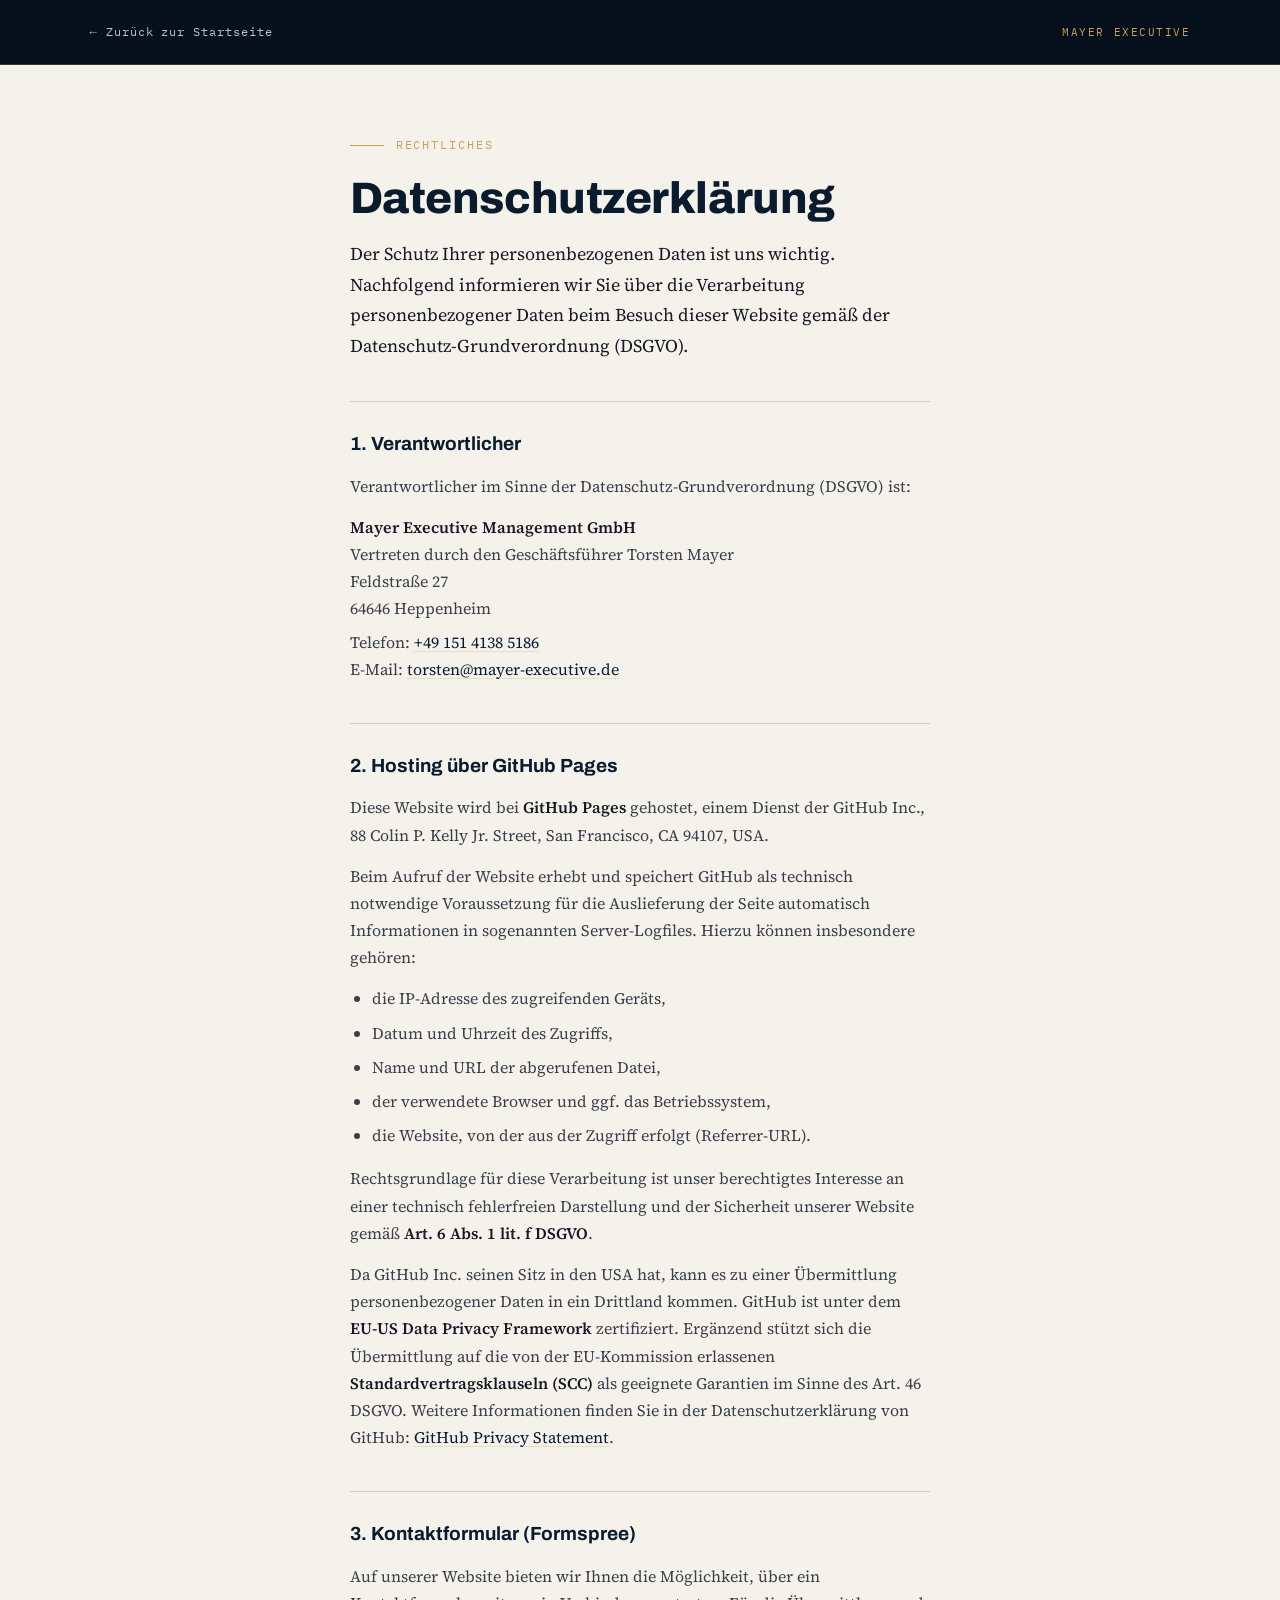
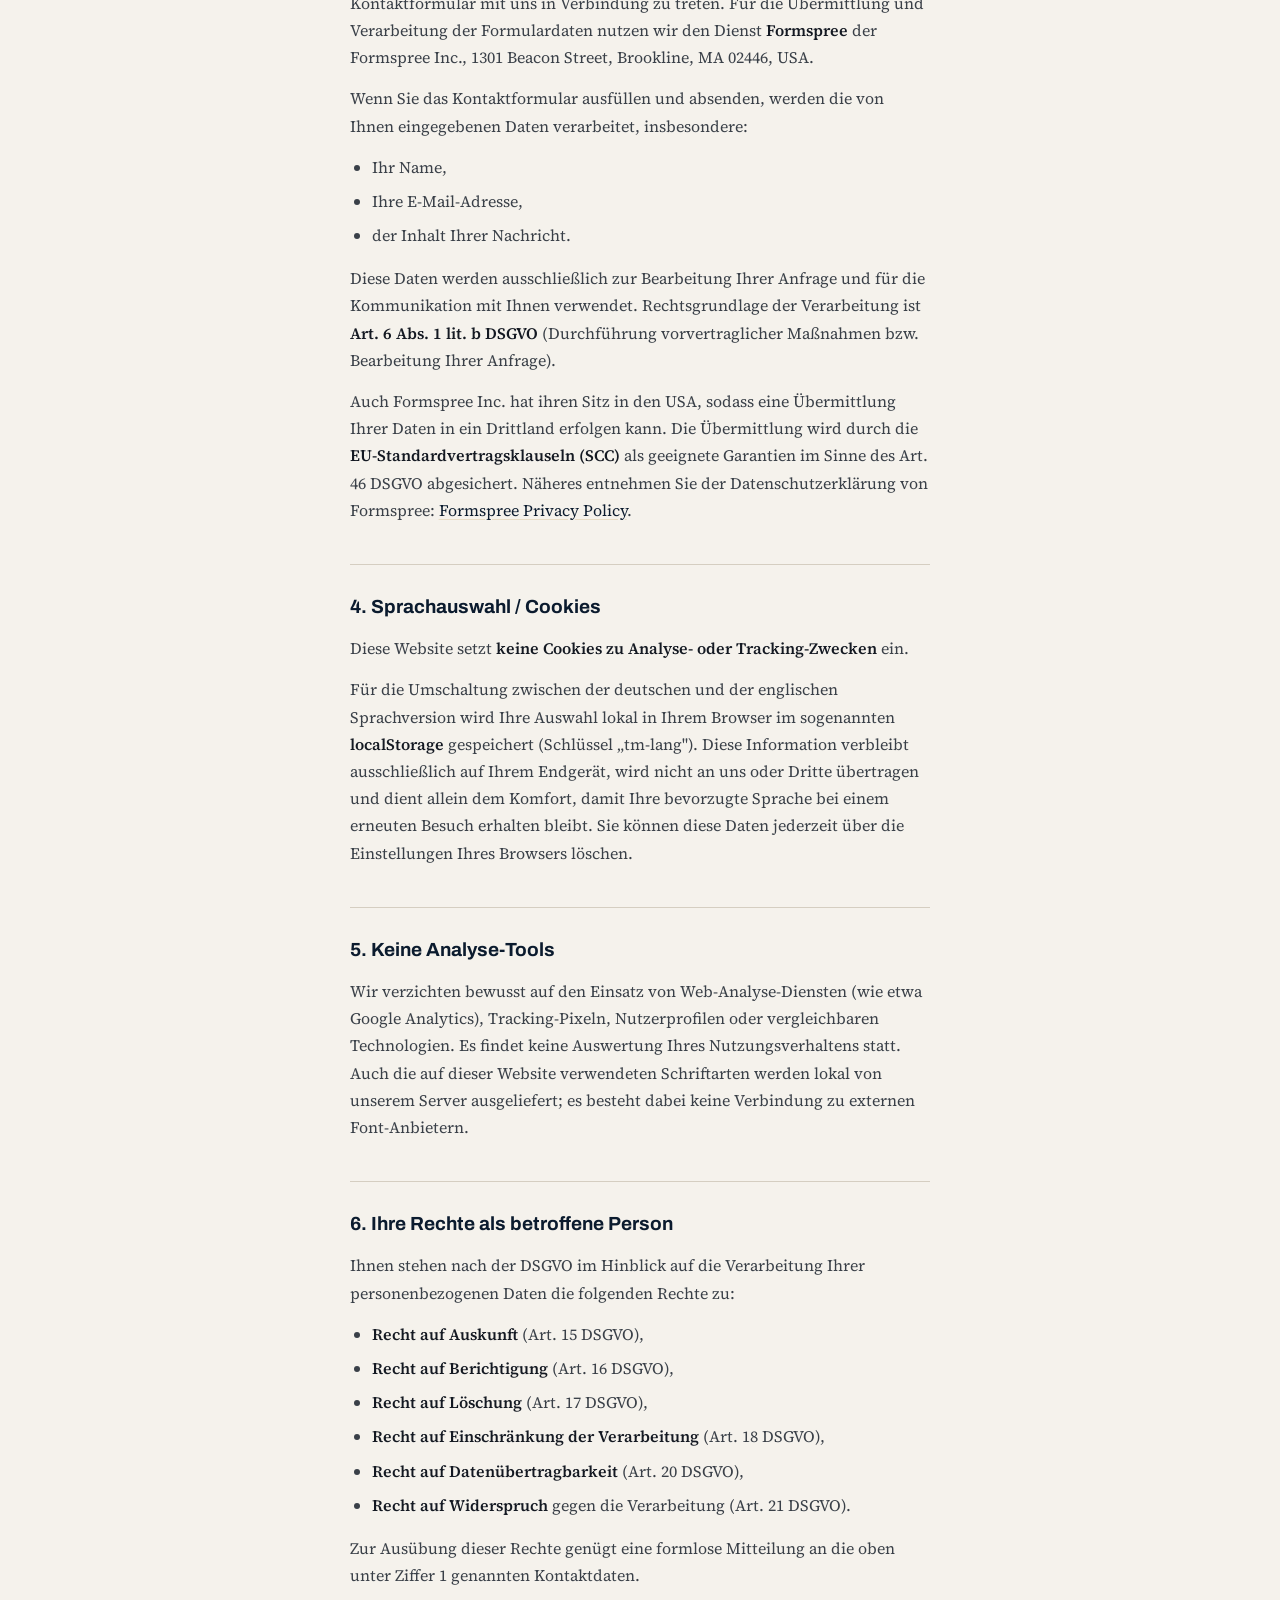
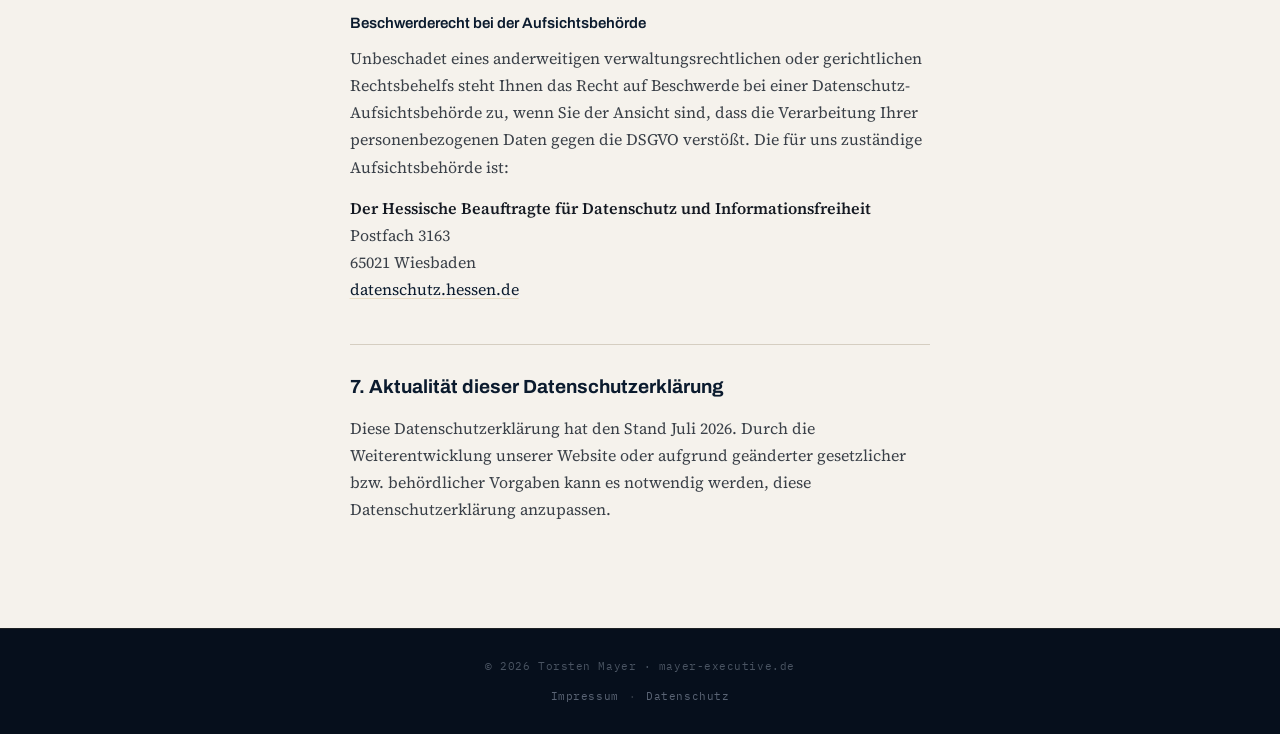
==== datenschutz.html @ 43cebec7 "Add legal pages, self-host fonts, footer links - New impressum.html (§ 5 DDG) and datenschutz.html (" ====
<!DOCTYPE html>
<html lang="de">
<head>
<meta charset="UTF-8">
<meta name="viewport" content="width=device-width, initial-scale=1.0">
<title>Datenschutzerklärung — Mayer Executive Management GmbH</title>
<meta name="robots" content="index,follow">
<link rel="stylesheet" href="fonts.css">
<style>
  :root{
    --navy:#0B1B2E;
    --navy-deep:#060F1C;
    --gold:#C6A15B;
    --gold-bright:#D9BC7E;
    --paper:#F5F2EC;
    --ink:#141922;
    --ink-soft:#3A4048;
    --line:#D5CEC1;
    --line-dark:rgba(198,161,91,0.28);
  }
  *{margin:0;padding:0;box-sizing:border-box}
  html{scroll-behavior:smooth}
  body{
    font-family:'Source Serif 4',Georgia,serif;
    color:var(--ink);
    background:var(--paper);
    line-height:1.7;
    -webkit-font-smoothing:antialiased;
  }
  /* ---------- dark header ---------- */
  .legal-header{
    background:var(--navy-deep);
    color:var(--paper);
    padding:22px 7vw;
    display:flex;align-items:center;justify-content:space-between;
    gap:20px;
    border-bottom:1px solid var(--line-dark);
  }
  .back-link{
    font-family:'IBM Plex Mono',monospace;
    font-size:12px;letter-spacing:0.08em;
    color:#B9C1CC;text-decoration:none;
    display:inline-flex;align-items:center;gap:8px;
    transition:color .2s;
  }
  .back-link:hover{color:var(--gold)}
  .header-brand{
    font-family:'IBM Plex Mono',monospace;
    font-size:11px;letter-spacing:0.14em;text-transform:uppercase;
    color:var(--gold);
  }
  /* ---------- content ---------- */
  main{
    max-width:760px;
    margin:0 auto;
    padding:70px 7vw 90px;
  }
  .eyebrow{
    font-family:'IBM Plex Mono',monospace;
    font-size:12px;letter-spacing:0.16em;text-transform:uppercase;
    color:var(--gold);
    display:flex;align-items:center;gap:12px;
    margin-bottom:18px;
  }
  .eyebrow::before{content:"";width:34px;height:1px;background:var(--gold)}
  h1{
    font-family:'Archivo',sans-serif;
    font-weight:800;
    font-size:clamp(30px,5vw,44px);
    line-height:1.12;
    letter-spacing:-0.01em;
    color:var(--navy);
    margin-bottom:16px;
  }
  .intro{color:var(--ink);font-size:18px;margin-bottom:40px}
  h2{
    font-family:'Archivo',sans-serif;
    font-weight:700;
    font-size:19px;
    color:var(--navy);
    margin:40px 0 12px;
    padding-top:26px;
    border-top:1px solid var(--line);
  }
  h3{
    font-family:'Archivo',sans-serif;
    font-weight:600;
    font-size:15px;
    color:var(--navy);
    margin:22px 0 8px;
  }
  p{margin-bottom:14px;color:var(--ink-soft)}
  ul{margin:0 0 16px 22px;color:var(--ink-soft)}
  li{margin-bottom:7px}
  a{color:var(--navy);text-decoration:underline;text-decoration-color:var(--line-dark);text-underline-offset:3px;transition:color .2s}
  a:hover{color:var(--gold)}
  strong{color:var(--ink);font-weight:600}
  .block{margin-bottom:6px}
  .label{
    font-family:'IBM Plex Mono',monospace;
    font-size:11px;letter-spacing:0.1em;text-transform:uppercase;
    color:var(--gold);
    display:block;margin:22px 0 4px;
  }
  /* ---------- footer ---------- */
  footer{
    background:var(--navy-deep);color:#4A5462;text-align:center;
    padding:28px;font-family:'IBM Plex Mono',monospace;
    font-size:11px;letter-spacing:0.05em;
    border-top:1px solid rgba(198,161,91,0.12);
  }
  footer a{color:#5A6474;text-decoration:none;transition:color .2s}
  footer a:hover{color:var(--gold)}
  footer .sep{color:#333B47;margin:0 10px}
</style>
</head>
<body>

<header class="legal-header">
  <a class="back-link" href="index.html">← Zurück zur Startseite</a>
  <span class="header-brand">Mayer Executive</span>
</header>

<main>
  <div class="eyebrow">Rechtliches</div>
  <h1>Datenschutzerklärung</h1>
  <p class="intro">Der Schutz Ihrer personenbezogenen Daten ist uns wichtig. Nachfolgend informieren wir Sie über die Verarbeitung personenbezogener Daten beim Besuch dieser Website gemäß der Datenschutz-Grundverordnung (DSGVO).</p>

  <h2>1. Verantwortlicher</h2>
  <p>Verantwortlicher im Sinne der Datenschutz-Grundverordnung (DSGVO) ist:</p>
  <p class="block"><strong>Mayer Executive Management GmbH</strong><br>
  Vertreten durch den Geschäftsführer Torsten Mayer<br>
  Feldstraße 27<br>
  64646 Heppenheim</p>
  <p class="block">Telefon: <a href="tel:+4915141385186">+49 151 4138 5186</a><br>
  E-Mail: <a href="mailto:torsten@mayer-executive.de">torsten@mayer-executive.de</a></p>

  <h2>2. Hosting über GitHub Pages</h2>
  <p>Diese Website wird bei <strong>GitHub Pages</strong> gehostet, einem Dienst der GitHub Inc., 88 Colin P. Kelly Jr. Street, San Francisco, CA 94107, USA.</p>
  <p>Beim Aufruf der Website erhebt und speichert GitHub als technisch notwendige Voraussetzung für die Auslieferung der Seite automatisch Informationen in sogenannten Server-Logfiles. Hierzu können insbesondere gehören:</p>
  <ul>
    <li>die IP-Adresse des zugreifenden Geräts,</li>
    <li>Datum und Uhrzeit des Zugriffs,</li>
    <li>Name und URL der abgerufenen Datei,</li>
    <li>der verwendete Browser und ggf. das Betriebssystem,</li>
    <li>die Website, von der aus der Zugriff erfolgt (Referrer-URL).</li>
  </ul>
  <p>Rechtsgrundlage für diese Verarbeitung ist unser berechtigtes Interesse an einer technisch fehlerfreien Darstellung und der Sicherheit unserer Website gemäß <strong>Art. 6 Abs. 1 lit. f DSGVO</strong>.</p>
  <p>Da GitHub Inc. seinen Sitz in den USA hat, kann es zu einer Übermittlung personenbezogener Daten in ein Drittland kommen. GitHub ist unter dem <strong>EU-US Data Privacy Framework</strong> zertifiziert. Ergänzend stützt sich die Übermittlung auf die von der EU-Kommission erlassenen <strong>Standardvertragsklauseln (SCC)</strong> als geeignete Garantien im Sinne des Art. 46 DSGVO. Weitere Informationen finden Sie in der Datenschutzerklärung von GitHub: <a href="https://docs.github.com/de/site-policy/privacy-policies/github-general-privacy-statement" target="_blank" rel="noopener">GitHub Privacy Statement</a>.</p>

  <h2>3. Kontaktformular (Formspree)</h2>
  <p>Auf unserer Website bieten wir Ihnen die Möglichkeit, über ein Kontaktformular mit uns in Verbindung zu treten. Für die Übermittlung und Verarbeitung der Formulardaten nutzen wir den Dienst <strong>Formspree</strong> der Formspree Inc., 1301 Beacon Street, Brookline, MA 02446, USA.</p>
  <p>Wenn Sie das Kontaktformular ausfüllen und absenden, werden die von Ihnen eingegebenen Daten verarbeitet, insbesondere:</p>
  <ul>
    <li>Ihr Name,</li>
    <li>Ihre E-Mail-Adresse,</li>
    <li>der Inhalt Ihrer Nachricht.</li>
  </ul>
  <p>Diese Daten werden ausschließlich zur Bearbeitung Ihrer Anfrage und für die Kommunikation mit Ihnen verwendet. Rechtsgrundlage der Verarbeitung ist <strong>Art. 6 Abs. 1 lit. b DSGVO</strong> (Durchführung vorvertraglicher Maßnahmen bzw. Bearbeitung Ihrer Anfrage).</p>
  <p>Auch Formspree Inc. hat ihren Sitz in den USA, sodass eine Übermittlung Ihrer Daten in ein Drittland erfolgen kann. Die Übermittlung wird durch die <strong>EU-Standardvertragsklauseln (SCC)</strong> als geeignete Garantien im Sinne des Art. 46 DSGVO abgesichert. Näheres entnehmen Sie der Datenschutzerklärung von Formspree: <a href="https://formspree.io/legal/privacy-policy/" target="_blank" rel="noopener">Formspree Privacy Policy</a>.</p>

  <h2>4. Sprachauswahl / Cookies</h2>
  <p>Diese Website setzt <strong>keine Cookies zu Analyse- oder Tracking-Zwecken</strong> ein.</p>
  <p>Für die Umschaltung zwischen der deutschen und der englischen Sprachversion wird Ihre Auswahl lokal in Ihrem Browser im sogenannten <strong>localStorage</strong> gespeichert (Schlüssel „tm-lang"). Diese Information verbleibt ausschließlich auf Ihrem Endgerät, wird nicht an uns oder Dritte übertragen und dient allein dem Komfort, damit Ihre bevorzugte Sprache bei einem erneuten Besuch erhalten bleibt. Sie können diese Daten jederzeit über die Einstellungen Ihres Browsers löschen.</p>

  <h2>5. Keine Analyse-Tools</h2>
  <p>Wir verzichten bewusst auf den Einsatz von Web-Analyse-Diensten (wie etwa Google Analytics), Tracking-Pixeln, Nutzerprofilen oder vergleichbaren Technologien. Es findet keine Auswertung Ihres Nutzungsverhaltens statt. Auch die auf dieser Website verwendeten Schriftarten werden lokal von unserem Server ausgeliefert; es besteht dabei keine Verbindung zu externen Font-Anbietern.</p>

  <h2>6. Ihre Rechte als betroffene Person</h2>
  <p>Ihnen stehen nach der DSGVO im Hinblick auf die Verarbeitung Ihrer personenbezogenen Daten die folgenden Rechte zu:</p>
  <ul>
    <li><strong>Recht auf Auskunft</strong> (Art. 15 DSGVO),</li>
    <li><strong>Recht auf Berichtigung</strong> (Art. 16 DSGVO),</li>
    <li><strong>Recht auf Löschung</strong> (Art. 17 DSGVO),</li>
    <li><strong>Recht auf Einschränkung der Verarbeitung</strong> (Art. 18 DSGVO),</li>
    <li><strong>Recht auf Datenübertragbarkeit</strong> (Art. 20 DSGVO),</li>
    <li><strong>Recht auf Widerspruch</strong> gegen die Verarbeitung (Art. 21 DSGVO).</li>
  </ul>
  <p>Zur Ausübung dieser Rechte genügt eine formlose Mitteilung an die oben unter Ziffer 1 genannten Kontaktdaten.</p>

  <h3>Beschwerderecht bei der Aufsichtsbehörde</h3>
  <p>Unbeschadet eines anderweitigen verwaltungsrechtlichen oder gerichtlichen Rechtsbehelfs steht Ihnen das Recht auf Beschwerde bei einer Datenschutz-Aufsichtsbehörde zu, wenn Sie der Ansicht sind, dass die Verarbeitung Ihrer personenbezogenen Daten gegen die DSGVO verstößt. Die für uns zuständige Aufsichtsbehörde ist:</p>
  <p class="block"><strong>Der Hessische Beauftragte für Datenschutz und Informationsfreiheit</strong><br>
  Postfach 3163<br>
  65021 Wiesbaden<br>
  <a href="https://datenschutz.hessen.de" target="_blank" rel="noopener">datenschutz.hessen.de</a></p>

  <h2>7. Aktualität dieser Datenschutzerklärung</h2>
  <p>Diese Datenschutzerklärung hat den Stand Juli 2026. Durch die Weiterentwicklung unserer Website oder aufgrund geänderter gesetzlicher bzw. behördlicher Vorgaben kann es notwendig werden, diese Datenschutzerklärung anzupassen.</p>
</main>

<footer>
  © 2026 Torsten Mayer · mayer-executive.de
  <div style="margin-top:12px">
    <a href="impressum.html">Impressum</a><span class="sep">·</span><a href="datenschutz.html">Datenschutz</a>
  </div>
</footer>

</body>
</html>
---- fonts.css ----
﻿/* Self-hosted fonts (Archivo, Source Serif 4, IBM Plex Mono) - latin + latin-ext subsets. Downloaded from Google Fonts, served locally for GDPR compliance. */

@font-face {
  font-family: 'Archivo';
  font-style: normal;
  font-weight: 500;
  font-display: swap;
  src: url(fonts/archivo-500-normal-latinext.woff2) format('woff2');
  unicode-range: U+0100-02BA, U+02BD-02C5, U+02C7-02CC, U+02CE-02D7, U+02DD-02FF, U+0304, U+0308, U+0329, U+1D00-1DBF, U+1E00-1E9F, U+1EF2-1EFF, U+2020, U+20A0-20AB, U+20AD-20C0, U+2113, U+2C60-2C7F, U+A720-A7FF;
}

@font-face {
  font-family: 'Archivo';
  font-style: normal;
  font-weight: 500;
  font-display: swap;
  src: url(fonts/archivo-500-normal-latin.woff2) format('woff2');
  unicode-range: U+0000-00FF, U+0131, U+0152-0153, U+02BB-02BC, U+02C6, U+02DA, U+02DC, U+0304, U+0308, U+0329, U+2000-206F, U+20AC, U+2122, U+2191, U+2193, U+2212, U+2215, U+FEFF, U+FFFD;
}

@font-face {
  font-family: 'Archivo';
  font-style: normal;
  font-weight: 600;
  font-display: swap;
  src: url(fonts/archivo-600-normal-latinext.woff2) format('woff2');
  unicode-range: U+0100-02BA, U+02BD-02C5, U+02C7-02CC, U+02CE-02D7, U+02DD-02FF, U+0304, U+0308, U+0329, U+1D00-1DBF, U+1E00-1E9F, U+1EF2-1EFF, U+2020, U+20A0-20AB, U+20AD-20C0, U+2113, U+2C60-2C7F, U+A720-A7FF;
}

@font-face {
  font-family: 'Archivo';
  font-style: normal;
  font-weight: 600;
  font-display: swap;
  src: url(fonts/archivo-600-normal-latin.woff2) format('woff2');
  unicode-range: U+0000-00FF, U+0131, U+0152-0153, U+02BB-02BC, U+02C6, U+02DA, U+02DC, U+0304, U+0308, U+0329, U+2000-206F, U+20AC, U+2122, U+2191, U+2193, U+2212, U+2215, U+FEFF, U+FFFD;
}

@font-face {
  font-family: 'Archivo';
  font-style: normal;
  font-weight: 700;
  font-display: swap;
  src: url(fonts/archivo-700-normal-latinext.woff2) format('woff2');
  unicode-range: U+0100-02BA, U+02BD-02C5, U+02C7-02CC, U+02CE-02D7, U+02DD-02FF, U+0304, U+0308, U+0329, U+1D00-1DBF, U+1E00-1E9F, U+1EF2-1EFF, U+2020, U+20A0-20AB, U+20AD-20C0, U+2113, U+2C60-2C7F, U+A720-A7FF;
}

@font-face {
  font-family: 'Archivo';
  font-style: normal;
  font-weight: 700;
  font-display: swap;
  src: url(fonts/archivo-700-normal-latin.woff2) format('woff2');
  unicode-range: U+0000-00FF, U+0131, U+0152-0153, U+02BB-02BC, U+02C6, U+02DA, U+02DC, U+0304, U+0308, U+0329, U+2000-206F, U+20AC, U+2122, U+2191, U+2193, U+2212, U+2215, U+FEFF, U+FFFD;
}

@font-face {
  font-family: 'Archivo';
  font-style: normal;
  font-weight: 800;
  font-display: swap;
  src: url(fonts/archivo-800-normal-latinext.woff2) format('woff2');
  unicode-range: U+0100-02BA, U+02BD-02C5, U+02C7-02CC, U+02CE-02D7, U+02DD-02FF, U+0304, U+0308, U+0329, U+1D00-1DBF, U+1E00-1E9F, U+1EF2-1EFF, U+2020, U+20A0-20AB, U+20AD-20C0, U+2113, U+2C60-2C7F, U+A720-A7FF;
}

@font-face {
  font-family: 'Archivo';
  font-style: normal;
  font-weight: 800;
  font-display: swap;
  src: url(fonts/archivo-800-normal-latin.woff2) format('woff2');
  unicode-range: U+0000-00FF, U+0131, U+0152-0153, U+02BB-02BC, U+02C6, U+02DA, U+02DC, U+0304, U+0308, U+0329, U+2000-206F, U+20AC, U+2122, U+2191, U+2193, U+2212, U+2215, U+FEFF, U+FFFD;
}

@font-face {
  font-family: 'Archivo';
  font-style: normal;
  font-weight: 900;
  font-display: swap;
  src: url(fonts/archivo-900-normal-latinext.woff2) format('woff2');
  unicode-range: U+0100-02BA, U+02BD-02C5, U+02C7-02CC, U+02CE-02D7, U+02DD-02FF, U+0304, U+0308, U+0329, U+1D00-1DBF, U+1E00-1E9F, U+1EF2-1EFF, U+2020, U+20A0-20AB, U+20AD-20C0, U+2113, U+2C60-2C7F, U+A720-A7FF;
}

@font-face {
  font-family: 'Archivo';
  font-style: normal;
  font-weight: 900;
  font-display: swap;
  src: url(fonts/archivo-900-normal-latin.woff2) format('woff2');
  unicode-range: U+0000-00FF, U+0131, U+0152-0153, U+02BB-02BC, U+02C6, U+02DA, U+02DC, U+0304, U+0308, U+0329, U+2000-206F, U+20AC, U+2122, U+2191, U+2193, U+2212, U+2215, U+FEFF, U+FFFD;
}

@font-face {
  font-family: 'IBM Plex Mono';
  font-style: normal;
  font-weight: 400;
  font-display: swap;
  src: url(fonts/ibmplexmono-400-normal-latinext.woff2) format('woff2');
  unicode-range: U+0100-02BA, U+02BD-02C5, U+02C7-02CC, U+02CE-02D7, U+02DD-02FF, U+0304, U+0308, U+0329, U+1D00-1DBF, U+1E00-1E9F, U+1EF2-1EFF, U+2020, U+20A0-20AB, U+20AD-20C0, U+2113, U+2C60-2C7F, U+A720-A7FF;
}

@font-face {
  font-family: 'IBM Plex Mono';
  font-style: normal;
  font-weight: 400;
  font-display: swap;
  src: url(fonts/ibmplexmono-400-normal-latin.woff2) format('woff2');
  unicode-range: U+0000-00FF, U+0131, U+0152-0153, U+02BB-02BC, U+02C6, U+02DA, U+02DC, U+0304, U+0308, U+0329, U+2000-206F, U+20AC, U+2122, U+2191, U+2193, U+2212, U+2215, U+FEFF, U+FFFD;
}

@font-face {
  font-family: 'IBM Plex Mono';
  font-style: normal;
  font-weight: 500;
  font-display: swap;
  src: url(fonts/ibmplexmono-500-normal-latinext.woff2) format('woff2');
  unicode-range: U+0100-02BA, U+02BD-02C5, U+02C7-02CC, U+02CE-02D7, U+02DD-02FF, U+0304, U+0308, U+0329, U+1D00-1DBF, U+1E00-1E9F, U+1EF2-1EFF, U+2020, U+20A0-20AB, U+20AD-20C0, U+2113, U+2C60-2C7F, U+A720-A7FF;
}

@font-face {
  font-family: 'IBM Plex Mono';
  font-style: normal;
  font-weight: 500;
  font-display: swap;
  src: url(fonts/ibmplexmono-500-normal-latin.woff2) format('woff2');
  unicode-range: U+0000-00FF, U+0131, U+0152-0153, U+02BB-02BC, U+02C6, U+02DA, U+02DC, U+0304, U+0308, U+0329, U+2000-206F, U+20AC, U+2122, U+2191, U+2193, U+2212, U+2215, U+FEFF, U+FFFD;
}

@font-face {
  font-family: 'Source Serif 4';
  font-style: italic;
  font-weight: 400;
  font-display: swap;
  src: url(fonts/sourceserif4-400-italic-latinext.woff2) format('woff2');
  unicode-range: U+0100-02BA, U+02BD-02C5, U+02C7-02CC, U+02CE-02D7, U+02DD-02FF, U+0304, U+0308, U+0329, U+1D00-1DBF, U+1E00-1E9F, U+1EF2-1EFF, U+2020, U+20A0-20AB, U+20AD-20C0, U+2113, U+2C60-2C7F, U+A720-A7FF;
}

@font-face {
  font-family: 'Source Serif 4';
  font-style: italic;
  font-weight: 400;
  font-display: swap;
  src: url(fonts/sourceserif4-400-italic-latin.woff2) format('woff2');
  unicode-range: U+0000-00FF, U+0131, U+0152-0153, U+02BB-02BC, U+02C6, U+02DA, U+02DC, U+0304, U+0308, U+0329, U+2000-206F, U+20AC, U+2122, U+2191, U+2193, U+2212, U+2215, U+FEFF, U+FFFD;
}

@font-face {
  font-family: 'Source Serif 4';
  font-style: normal;
  font-weight: 400;
  font-display: swap;
  src: url(fonts/sourceserif4-400-normal-latinext.woff2) format('woff2');
  unicode-range: U+0100-02BA, U+02BD-02C5, U+02C7-02CC, U+02CE-02D7, U+02DD-02FF, U+0304, U+0308, U+0329, U+1D00-1DBF, U+1E00-1E9F, U+1EF2-1EFF, U+2020, U+20A0-20AB, U+20AD-20C0, U+2113, U+2C60-2C7F, U+A720-A7FF;
}

@font-face {
  font-family: 'Source Serif 4';
  font-style: normal;
  font-weight: 400;
  font-display: swap;
  src: url(fonts/sourceserif4-400-normal-latin.woff2) format('woff2');
  unicode-range: U+0000-00FF, U+0131, U+0152-0153, U+02BB-02BC, U+02C6, U+02DA, U+02DC, U+0304, U+0308, U+0329, U+2000-206F, U+20AC, U+2122, U+2191, U+2193, U+2212, U+2215, U+FEFF, U+FFFD;
}

@font-face {
  font-family: 'Source Serif 4';
  font-style: normal;
  font-weight: 500;
  font-display: swap;
  src: url(fonts/sourceserif4-500-normal-latinext.woff2) format('woff2');
  unicode-range: U+0100-02BA, U+02BD-02C5, U+02C7-02CC, U+02CE-02D7, U+02DD-02FF, U+0304, U+0308, U+0329, U+1D00-1DBF, U+1E00-1E9F, U+1EF2-1EFF, U+2020, U+20A0-20AB, U+20AD-20C0, U+2113, U+2C60-2C7F, U+A720-A7FF;
}

@font-face {
  font-family: 'Source Serif 4';
  font-style: normal;
  font-weight: 500;
  font-display: swap;
  src: url(fonts/sourceserif4-500-normal-latin.woff2) format('woff2');
  unicode-range: U+0000-00FF, U+0131, U+0152-0153, U+02BB-02BC, U+02C6, U+02DA, U+02DC, U+0304, U+0308, U+0329, U+2000-206F, U+20AC, U+2122, U+2191, U+2193, U+2212, U+2215, U+FEFF, U+FFFD;
}

@font-face {
  font-family: 'Source Serif 4';
  font-style: normal;
  font-weight: 600;
  font-display: swap;
  src: url(fonts/sourceserif4-600-normal-latinext.woff2) format('woff2');
  unicode-range: U+0100-02BA, U+02BD-02C5, U+02C7-02CC, U+02CE-02D7, U+02DD-02FF, U+0304, U+0308, U+0329, U+1D00-1DBF, U+1E00-1E9F, U+1EF2-1EFF, U+2020, U+20A0-20AB, U+20AD-20C0, U+2113, U+2C60-2C7F, U+A720-A7FF;
}

@font-face {
  font-family: 'Source Serif 4';
  font-style: normal;
  font-weight: 600;
  font-display: swap;
  src: url(fonts/sourceserif4-600-normal-latin.woff2) format('woff2');
  unicode-range: U+0000-00FF, U+0131, U+0152-0153, U+02BB-02BC, U+02C6, U+02DA, U+02DC, U+0304, U+0308, U+0329, U+2000-206F, U+20AC, U+2122, U+2191, U+2193, U+2212, U+2215, U+FEFF, U+FFFD;
}
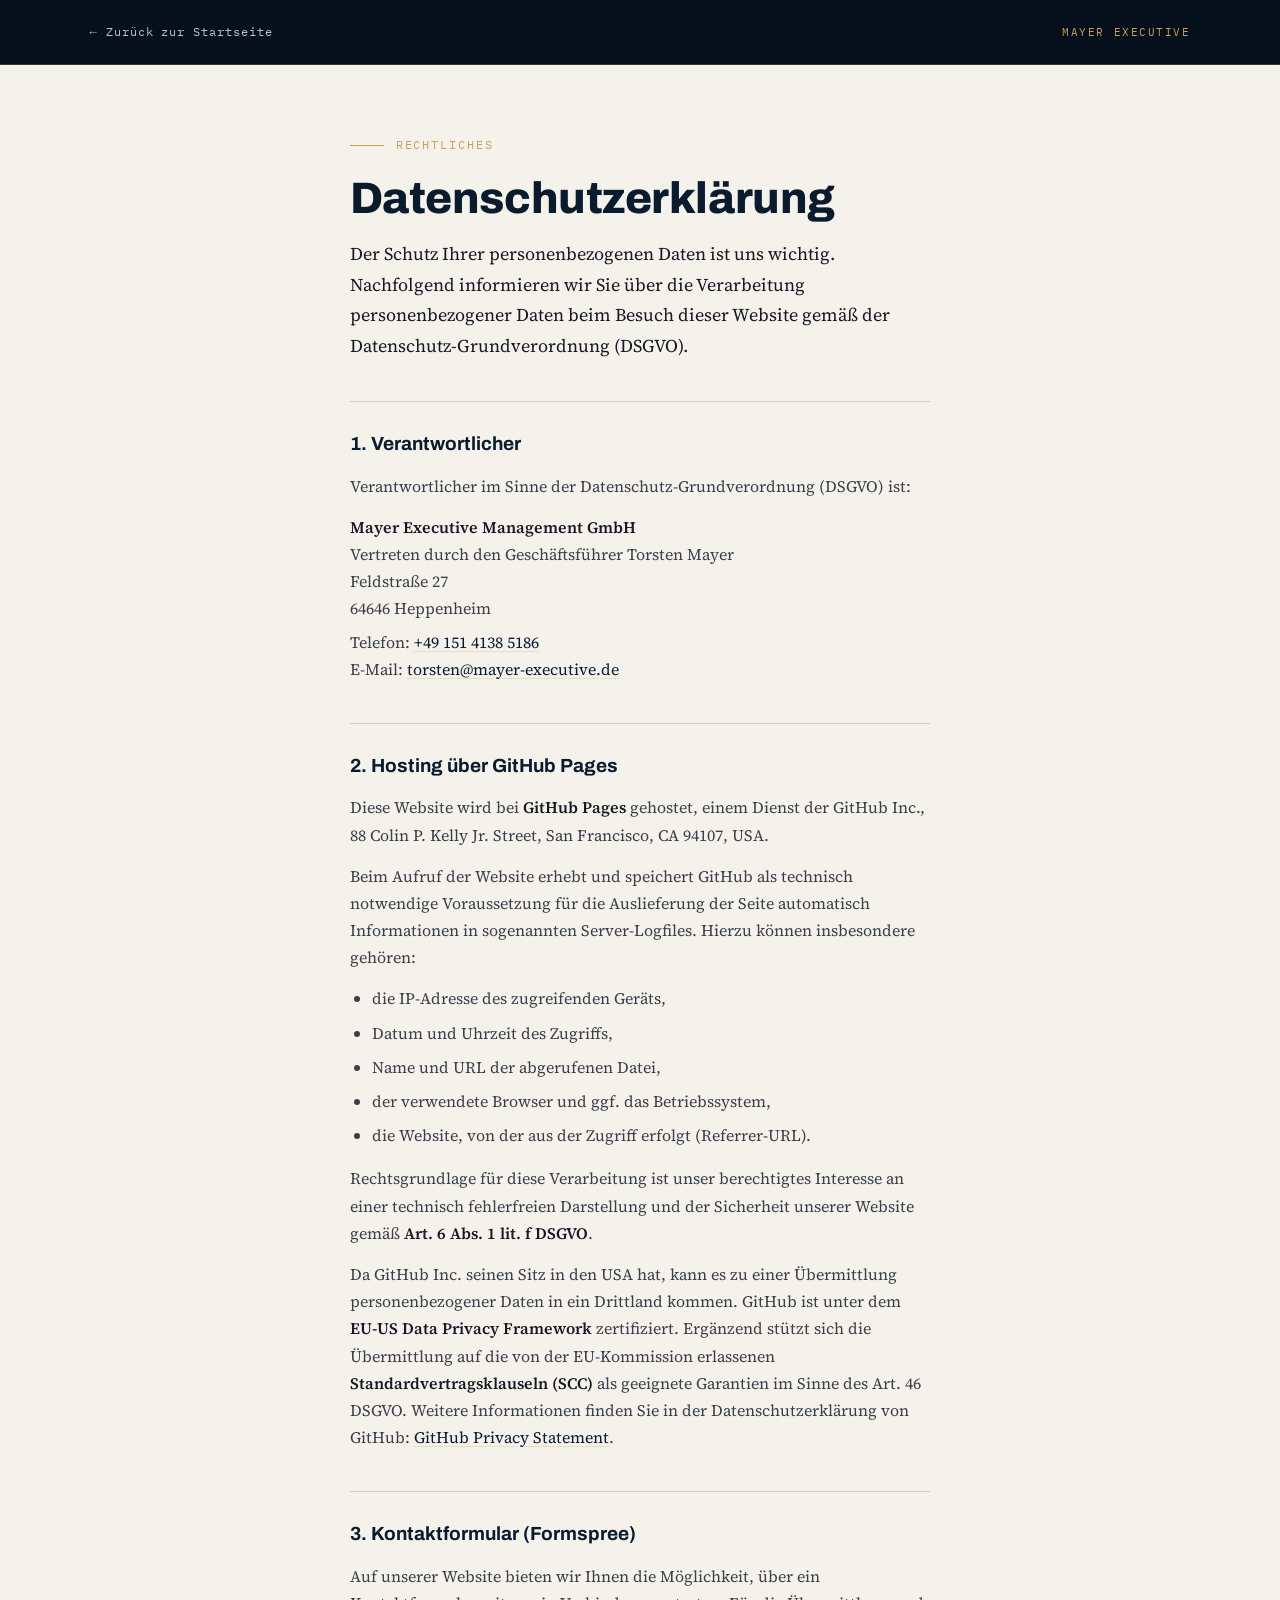
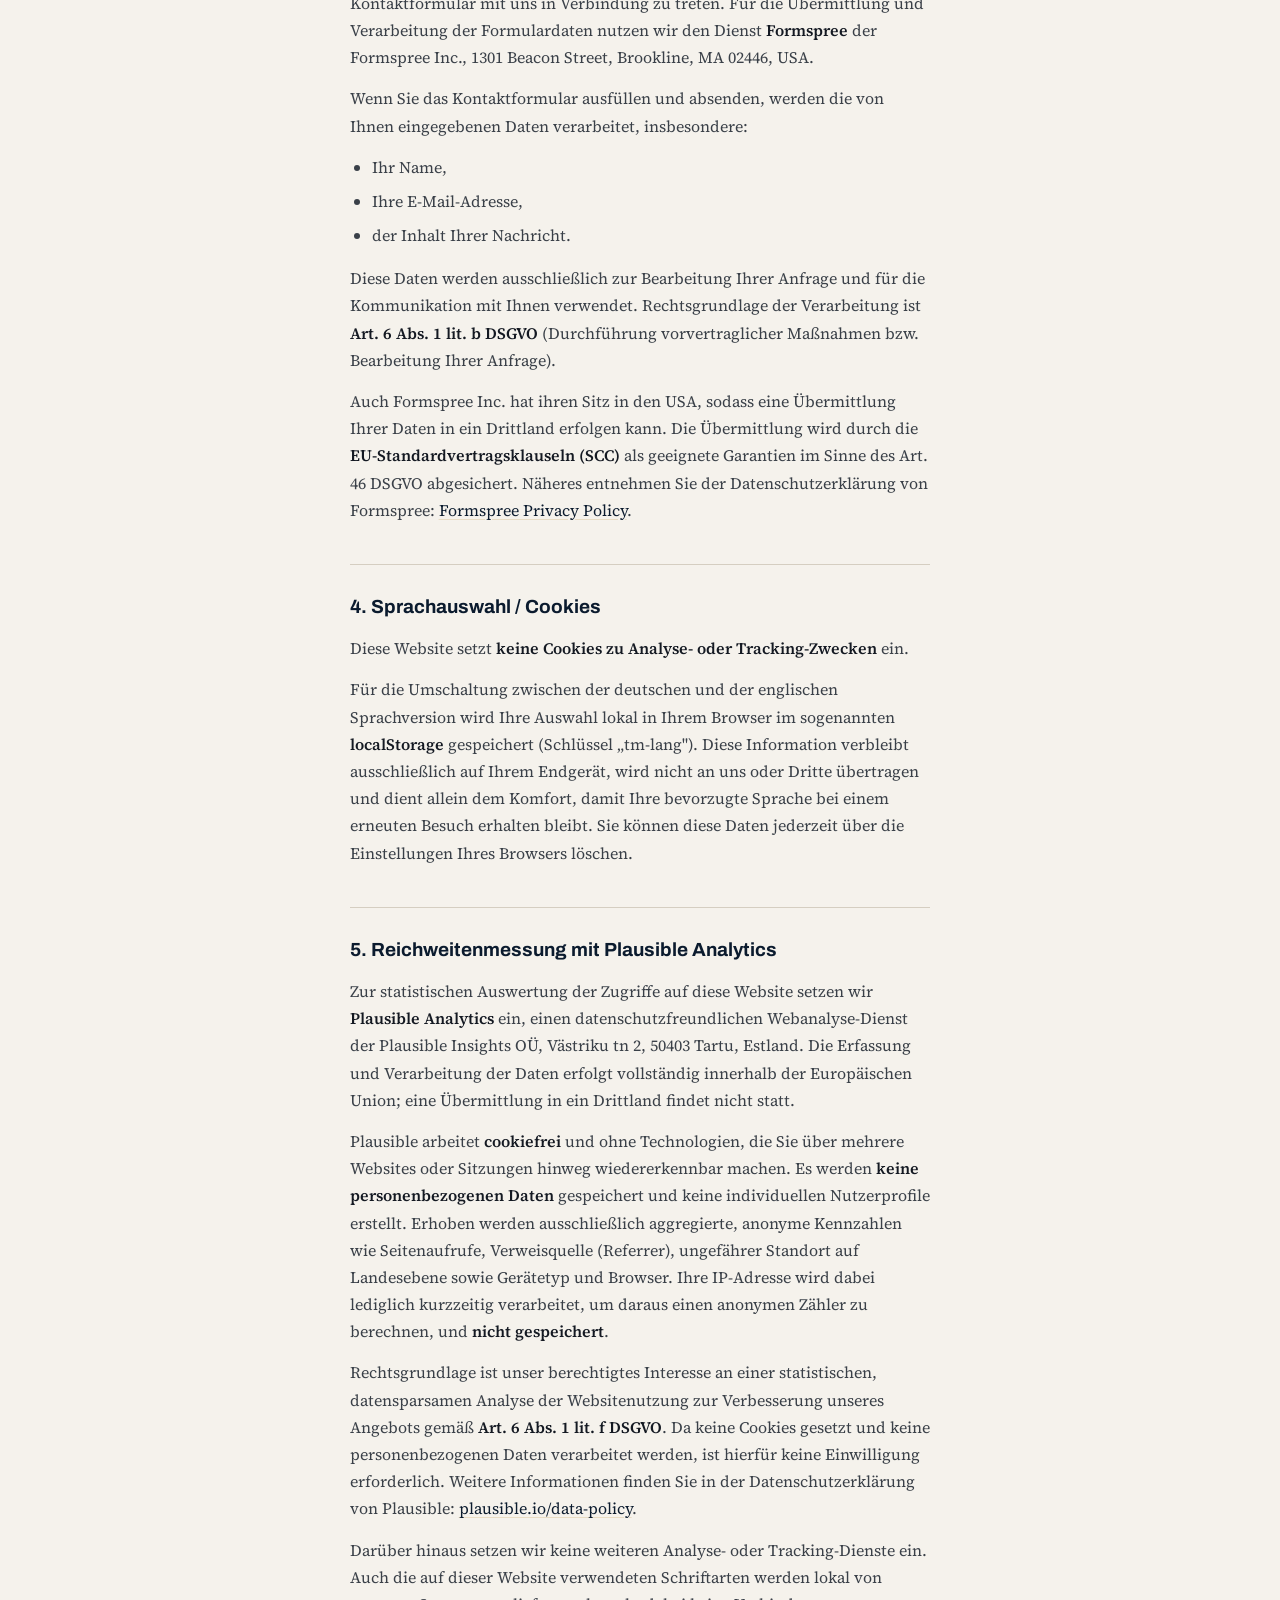
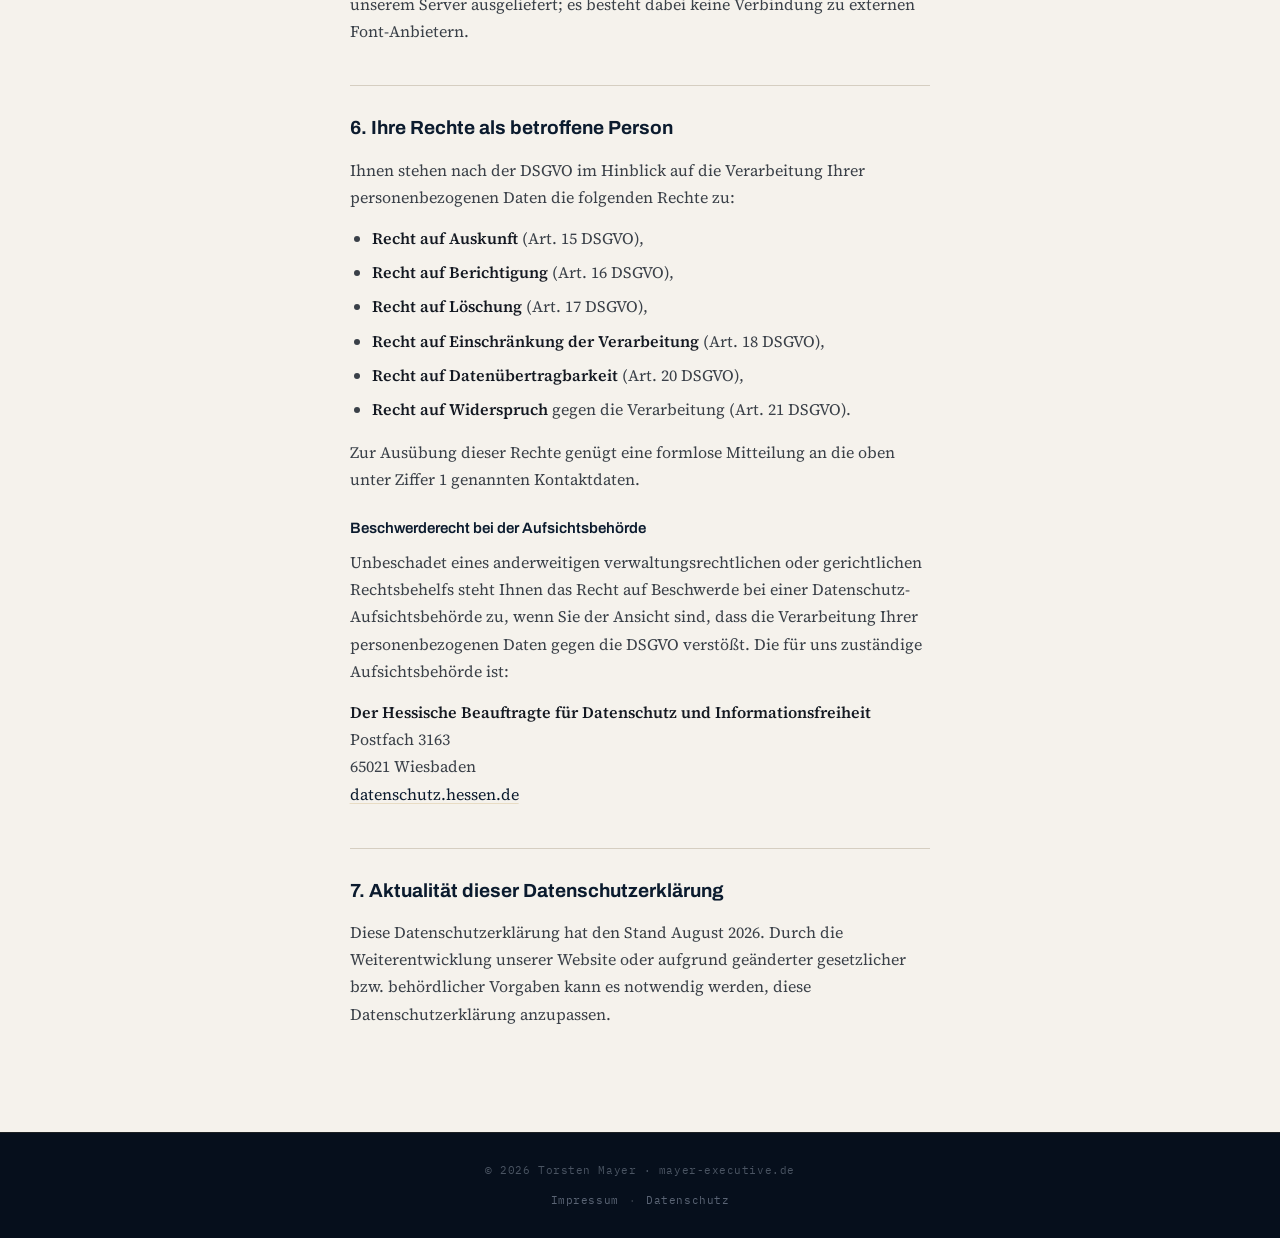
==== commit 7f928919: "Update privacy policy for Plausible analytics Replaces the "no analytics tools" section with an accu" ====
--- a/datenschutz.html
+++ b/datenschutz.html
@@ -3,7 +3,8 @@
 <head>
 <meta charset="UTF-8">
 <meta name="viewport" content="width=device-width, initial-scale=1.0">
-<title>Datenschutzerklärung — Mayer Executive Management GmbH</title>
+<title>Datenschutzerklärung, Mayer Executive Management GmbH</title>
+<meta name="description" content="Datenschutzerklärung der Mayer Executive Management GmbH. Informationen zur Verarbeitung personenbezogener Daten nach DSGVO.">
 <meta name="robots" content="index,follow">
 <link rel="stylesheet" href="fonts.css">
 <style>
@@ -163,8 +164,11 @@
   <p>Diese Website setzt <strong>keine Cookies zu Analyse- oder Tracking-Zwecken</strong> ein.</p>
   <p>Für die Umschaltung zwischen der deutschen und der englischen Sprachversion wird Ihre Auswahl lokal in Ihrem Browser im sogenannten <strong>localStorage</strong> gespeichert (Schlüssel „tm-lang"). Diese Information verbleibt ausschließlich auf Ihrem Endgerät, wird nicht an uns oder Dritte übertragen und dient allein dem Komfort, damit Ihre bevorzugte Sprache bei einem erneuten Besuch erhalten bleibt. Sie können diese Daten jederzeit über die Einstellungen Ihres Browsers löschen.</p>
 
-  <h2>5. Keine Analyse-Tools</h2>
-  <p>Wir verzichten bewusst auf den Einsatz von Web-Analyse-Diensten (wie etwa Google Analytics), Tracking-Pixeln, Nutzerprofilen oder vergleichbaren Technologien. Es findet keine Auswertung Ihres Nutzungsverhaltens statt. Auch die auf dieser Website verwendeten Schriftarten werden lokal von unserem Server ausgeliefert; es besteht dabei keine Verbindung zu externen Font-Anbietern.</p>
+  <h2>5. Reichweitenmessung mit Plausible Analytics</h2>
+  <p>Zur statistischen Auswertung der Zugriffe auf diese Website setzen wir <strong>Plausible Analytics</strong> ein, einen datenschutzfreundlichen Webanalyse-Dienst der Plausible Insights OÜ, Västriku tn 2, 50403 Tartu, Estland. Die Erfassung und Verarbeitung der Daten erfolgt vollständig innerhalb der Europäischen Union; eine Übermittlung in ein Drittland findet nicht statt.</p>
+  <p>Plausible arbeitet <strong>cookiefrei</strong> und ohne Technologien, die Sie über mehrere Websites oder Sitzungen hinweg wiedererkennbar machen. Es werden <strong>keine personenbezogenen Daten</strong> gespeichert und keine individuellen Nutzerprofile erstellt. Erhoben werden ausschließlich aggregierte, anonyme Kennzahlen wie Seitenaufrufe, Verweisquelle (Referrer), ungefährer Standort auf Landesebene sowie Gerätetyp und Browser. Ihre IP-Adresse wird dabei lediglich kurzzeitig verarbeitet, um daraus einen anonymen Zähler zu berechnen, und <strong>nicht gespeichert</strong>.</p>
+  <p>Rechtsgrundlage ist unser berechtigtes Interesse an einer statistischen, datensparsamen Analyse der Websitenutzung zur Verbesserung unseres Angebots gemäß <strong>Art. 6 Abs. 1 lit. f DSGVO</strong>. Da keine Cookies gesetzt und keine personenbezogenen Daten verarbeitet werden, ist hierfür keine Einwilligung erforderlich. Weitere Informationen finden Sie in der Datenschutzerklärung von Plausible: <a href="https://plausible.io/data-policy" target="_blank" rel="noopener">plausible.io/data-policy</a>.</p>
+  <p>Darüber hinaus setzen wir keine weiteren Analyse- oder Tracking-Dienste ein. Auch die auf dieser Website verwendeten Schriftarten werden lokal von unserem Server ausgeliefert; es besteht dabei keine Verbindung zu externen Font-Anbietern.</p>
 
   <h2>6. Ihre Rechte als betroffene Person</h2>
   <p>Ihnen stehen nach der DSGVO im Hinblick auf die Verarbeitung Ihrer personenbezogenen Daten die folgenden Rechte zu:</p>
@@ -186,7 +190,7 @@
   <a href="https://datenschutz.hessen.de" target="_blank" rel="noopener">datenschutz.hessen.de</a></p>
 
   <h2>7. Aktualität dieser Datenschutzerklärung</h2>
-  <p>Diese Datenschutzerklärung hat den Stand Juli 2026. Durch die Weiterentwicklung unserer Website oder aufgrund geänderter gesetzlicher bzw. behördlicher Vorgaben kann es notwendig werden, diese Datenschutzerklärung anzupassen.</p>
+  <p>Diese Datenschutzerklärung hat den Stand August 2026. Durch die Weiterentwicklung unserer Website oder aufgrund geänderter gesetzlicher bzw. behördlicher Vorgaben kann es notwendig werden, diese Datenschutzerklärung anzupassen.</p>
 </main>
 
 <footer>
